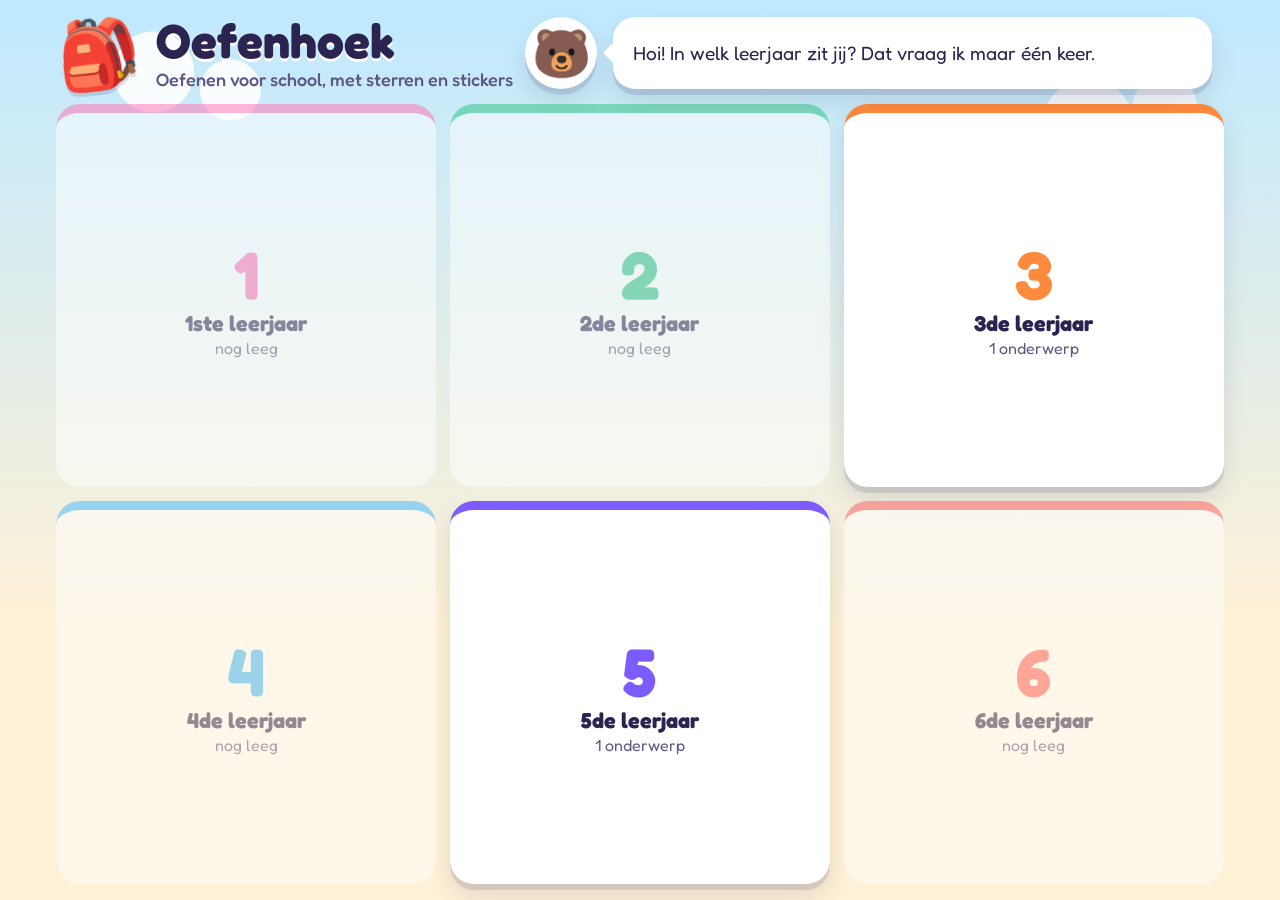
==== index.html @ 74ab4dfb "Site bijgewerkt" ====
<!doctype html>
<html lang="nl">
<head>
  <meta charset="utf-8">
  <meta name="viewport" content="width=device-width, initial-scale=1">
  <title>Oefenhoek</title>
  <meta name="description" content="Oefenen voor school: kies je leerjaar en een onderwerp.">
  <link rel="icon" href="data:image/svg+xml,<svg xmlns='http://www.w3.org/2000/svg' viewBox='0 0 100 100'><text y='.9em' font-size='90'>🎒</text></svg>">
  <link rel="preconnect" href="https://fonts.googleapis.com">
  <link rel="preconnect" href="https://fonts.gstatic.com" crossorigin>
  <link href="https://fonts.googleapis.com/css2?family=Fredoka:wght@400;500;600;700&display=swap" rel="stylesheet">
  <link rel="stylesheet" href="css/style.css">
</head>
<body>
  <div id="app"></div>

  <script src="js/core/app.js"></script>
  <script src="js/spellen.js"></script>
  <script src="js/core/util.js"></script>
  <script src="js/start.js"></script>
</body>
</html>
---- css/style.css ----
/* ============ Basis ============ */
:root {
  --ink: #2b2350;
  --ink-soft: #5f5885;
  --paper: #ffffff;
  --sky-1: #bfe9ff;
  --sky-2: #fff1d6;
  --orange: #ff8a3d;
  --purple: #7c5cff;
  --green: #2ec27e;
  --green-soft: #d6f7e7;
  --red: #ff5d5d;
  --red-soft: #ffe0e0;
  --yellow: #ffd23f;
  --blue: #3db7ff;
  --gold: #ffb800;
  --shadow: 0 6px 0 rgba(43, 35, 80, 0.12), 0 12px 24px rgba(43, 35, 80, 0.12);
  --radius: 22px;
  --font: 'Fredoka', 'Nunito', 'Trebuchet MS', system-ui, sans-serif;

  /* kaart */
  --sea: #9ad8ff;
  --wave: rgba(255, 255, 255, 0.55);
  --neighbour: #e7e3d8;
  --neighbour-line: #b3ab98;
  --province: #fff4cf;
  --province-line: #c2924a;
  --hover: #ffe08a;
}

* { box-sizing: border-box; }

html { -webkit-text-size-adjust: 100%; height: 100%; }

body {
  margin: 0;
  height: 100%;
  overscroll-behavior: none;
  font-family: var(--font);
  color: var(--ink);
  background:
    radial-gradient(circle at 12% 8%, rgba(255, 255, 255, 0.9) 0 40px, transparent 41px),
    radial-gradient(circle at 18% 10%, rgba(255, 255, 255, 0.9) 0 30px, transparent 31px),
    radial-gradient(circle at 85% 14%, rgba(255, 255, 255, 0.8) 0 46px, transparent 47px),
    radial-gradient(circle at 91% 12%, rgba(255, 255, 255, 0.8) 0 32px, transparent 33px),
    linear-gradient(180deg, var(--sky-1), var(--sky-2) 70%);
  background-attachment: fixed;
}

button, input { font: inherit; color: inherit; }
button, a { touch-action: manipulation; -webkit-tap-highlight-color: transparent; }

mark {
  background: linear-gradient(transparent 55%, var(--yellow) 55%);
  color: inherit;
  padding: 0 2px;
  border-radius: 3px;
}

/*
 * Elk scherm is precies zo hoog als het venster: niets scrollt. De vrije
 * ruimte gaat naar de kaart (of de kaartjes), die zich daaraan aanpassen.
 */
.screen {
  --gap: clamp(6px, 1.5vmin, 14px);
  max-width: 1200px;
  margin: 0 auto;
  height: 100vh;
  height: 100dvh;
  display: flex;
  flex-direction: column;
  gap: var(--gap);
  padding: clamp(8px, 2vmin, 16px);
  overflow: hidden;
}

/* ============ Knoppen ============ */
.btn {
  border: none;
  border-radius: 999px;
  padding: 12px 24px;
  font-size: 1.15rem;
  font-weight: 600;
  cursor: pointer;
  background: var(--paper);
  box-shadow: 0 4px 0 rgba(43, 35, 80, 0.18);
  transition: transform 0.1s, box-shadow 0.1s, background 0.2s;
  text-decoration: none;
}
.btn:hover:not(:disabled) { transform: translateY(-2px); box-shadow: 0 6px 0 rgba(43, 35, 80, 0.18); }
.btn:active:not(:disabled) { transform: translateY(3px); box-shadow: 0 1px 0 rgba(43, 35, 80, 0.18); }
.btn:disabled { cursor: default; }
.btn-primary { background: var(--orange); color: #fff; }
.btn-secondary { background: #ece7ff; color: var(--purple); }
.btn-pill { padding: 8px 16px; font-size: 1rem; }
.btn-icon {
  width: clamp(36px, 7vmin, 46px); height: clamp(36px, 7vmin, 46px); border-radius: 50%;
  border: none; background: var(--paper); font-size: clamp(1.1rem, 3vmin, 1.4rem); cursor: pointer;
  box-shadow: 0 4px 0 rgba(43, 35, 80, 0.15);
  flex: none;
}
.btn-link {
  background: none; border: none; color: var(--ink-soft);
  text-decoration: underline; cursor: pointer; font-size: 0.95rem;
}
:focus-visible { outline: 4px solid var(--purple); outline-offset: 3px; }

/* ============ Vos en tekstballon ============ */
.speech {
  --m: clamp(42px, 8vmin, 72px);
  flex: none;
  display: flex;
  align-items: center;
  gap: clamp(10px, 2vmin, 16px);
}
.mascot {
  flex: none;
  width: var(--m); height: var(--m);
  display: grid; place-items: center;
  font-size: calc(var(--m) * 0.66);
  background: #fff;
  border-radius: 50%;
  box-shadow: var(--shadow);
}
.mascot.is-happy { animation: hop 0.6s ease; }
.mascot.is-sad { animation: wobble 0.6s ease; }
.mascot-wave { animation: wave 2.4s ease-in-out infinite; transform-origin: 50% 90%; }
.bubble {
  position: relative;
  flex: 1;
  min-width: 0;
  background: #fff;
  border-radius: clamp(14px, 3vmin, 22px);
  padding: clamp(6px, 1.4vmin, 14px) clamp(12px, 2.4vmin, 20px);
  box-shadow: var(--shadow);
  font-size: clamp(0.95rem, 2.2vmin, 1.2rem);
  min-height: var(--m);
  display: flex; flex-direction: column; justify-content: center;
}
.bubble::before {
  content: '';
  position: absolute;
  left: -10px; top: 50%;
  margin-top: -10px;
  border: 10px solid transparent;
  border-right-color: #fff;
  border-left: 0;
}
.prompt { font-size: clamp(1.05rem, 2.8vmin, 1.45rem); font-weight: 600; line-height: 1.2; }
/* Altijd één regel plaats voor de reactie, zodat de kaart niet verspringt. */
.feedback { font-size: clamp(0.85rem, 2vmin, 1.05rem); min-height: 1.3em; line-height: 1.3; margin-top: 2px; }
.feedback.is-good { color: #12945a; }
.feedback.is-bad { color: #d33b3b; }
.feedback.is-info { color: var(--ink-soft); }

/* ============ Startscherm ============ */
.hero {
  flex: none;
  display: grid;
  grid-template-columns: 1fr auto;
  grid-template-areas: "title stats" "speech speech";
  align-items: center;
  gap: var(--gap) 12px;
}
.hero-title { grid-area: title; display: flex; align-items: center; gap: clamp(8px, 2vmin, 16px); min-width: 0; }
.hero h1 {
  margin: 0;
  font-size: clamp(1.45rem, 5.5vmin, 3rem);
  line-height: 1;
  color: var(--ink);
  text-shadow: 0 3px 0 #fff;
}
.hero-sub { margin: 4px 0 0; font-size: clamp(0.8rem, 2vmin, 1.15rem); color: var(--ink-soft); font-weight: 500; }
.hero-stats { grid-area: stats; display: flex; flex-wrap: wrap; justify-content: flex-end; gap: 8px; }
.hero .speech { grid-area: speech; }
.stat-stars { background: #fff7d1; cursor: default; }

/*
 * Het startscherm mag scrollen: de rijen vullen het scherm als er plaats is,
 * maar worden nooit kleiner dan leesbaar (bv. als er meer oefeningen bijkomen).
 */
.screen.home { height: auto; min-height: 100vh; min-height: 100dvh; overflow: visible; }
.groups {
  flex: 1;
  display: grid;
  grid-template-rows: repeat(var(--rows), minmax(88px, 1fr));
  gap: var(--gap);
}
.group {
  min-height: 0;
  display: grid;
  grid-template-columns: auto 1fr;
  gap: var(--gap);
}
.group h2 {
  margin: 0;
  width: clamp(44px, 15vmin, 150px);
  display: flex; flex-direction: column; align-items: center; justify-content: center; gap: 4px;
  padding: 4px;
  background: var(--group);
  color: #fff;
  border-radius: clamp(12px, 2.5vmin, 20px);
  font-size: clamp(0.8rem, 1.9vmin, 1.1rem);
  line-height: 1.1;
  text-align: center;
  box-shadow: 0 4px 0 rgba(43, 35, 80, 0.15);
}
.group-emoji {
  display: grid; place-items: center;
  width: clamp(30px, 6vmin, 44px); height: clamp(30px, 6vmin, 44px);
  background: #fff; border-radius: 50%;
  font-size: clamp(1rem, 3vmin, 1.4rem);
}
.cards {
  min-height: 0;
  display: grid;
  grid-template-columns: repeat(var(--cols), minmax(0, 1fr));
  gap: var(--gap);
}
.card {
  position: relative;
  container-type: size;
  min-height: 0;
  display: flex; flex-direction: column; align-items: center; justify-content: center; gap: 2px;
  padding: 6px;
  background: #fff;
  border-radius: clamp(12px, 2.5vmin, 22px);
  border-top: clamp(4px, 0.9vmin, 8px) solid var(--group);
  box-shadow: var(--shadow);
  color: inherit;
  text-align: center;
  text-decoration: none;
  transition: transform 0.15s;
}
.card:hover { transform: translateY(-3px) rotate(-0.6deg); }
.card:active { transform: translateY(1px); }
.card-emoji { font-size: clamp(1.4rem, 30cqh, 2.6rem); line-height: 1; }
.card-text { min-width: 0; }
.card-title { font-size: clamp(0.72rem, 3.4vmin, 1.2rem); font-weight: 700; line-height: 1.1; }
.card-desc { display: none; color: var(--ink-soft); font-size: 0.9rem; line-height: 1.2; }
.card-stars { font-size: clamp(0.85rem, 18cqh, 1.5rem); line-height: 1; letter-spacing: 2px; color: #e4e0f0; }
.card-stars .is-on { color: var(--gold); text-shadow: 0 2px 0 #e09a00; }
.card-sticker {
  position: absolute; top: 4px; right: 6px;
  font-size: clamp(1rem, 22cqh, 2rem);
  transform: rotate(12deg);
  filter: drop-shadow(0 2px 2px rgba(0, 0, 0, 0.2));
  animation: pop-in 0.5s ease both;
}
/* Brede kaart: emoji links, tekst en sterren rechts. */
@container (min-width: 230px) {
  .card {
    display: grid;
    grid-template-columns: auto 1fr;
    grid-template-areas: "emoji text" "emoji stars";
    align-content: center;
    justify-items: start;
    gap: 2px 12px;
    padding: 8px 14px;
    text-align: left;
  }
  .card-emoji { grid-area: emoji; font-size: clamp(1.6rem, 40cqh, 2.8rem); }
  .card-text { grid-area: text; }
  .card-stars { grid-area: stars; }
}
@container (min-width: 230px) and (min-height: 96px) {
  .card-desc { display: block; }
}
.home-footer { text-align: center; margin-top: 16px; }

/* Gsm in portret: titel, knoppen en vos elk op een eigen rij; groepen zonder naam. */
@media (max-width: 599px) {
  .hero { grid-template-columns: 1fr; grid-template-areas: "title" "stats" "speech"; }
  .hero-stats { justify-content: flex-start; }
  .group-title { display: none; }
  .btn-pill { padding: 6px 12px; font-size: 0.95rem; }
}
/* Landschap: titel, vos en knoppen naast elkaar, zodat de groepen meer plaats hebben. */
@media (orientation: landscape) and (min-width: 600px) {
  .hero { grid-template-columns: auto 1fr auto; grid-template-areas: "title speech stats"; }
  .hero-stats { flex-direction: column; align-items: stretch; }
}
/* Lage landschapsschermen (gsm gedraaid): de groepen als kolommen naast elkaar. */
@media (orientation: landscape) and (max-height: 520px) {
  .hero-sub { display: none; }
  .hero-stats { flex-direction: row; }
  .speech-home .bubble { font-size: 0.85rem; }
  .groups { grid-template-rows: none; grid-template-columns: repeat(var(--rows), minmax(0, 1fr)); }
  .group { min-width: 0; grid-template-columns: none; grid-template-rows: auto minmax(0, 1fr); }
  .group h2 { min-width: 0; width: auto; flex-direction: row; padding: 3px 8px; font-size: 0.75rem; }
  .group-emoji { width: 24px; height: 24px; font-size: 0.85rem; flex: none; }
  .group-title { overflow: hidden; text-overflow: ellipsis; white-space: nowrap; }
  .cards { grid-template-columns: none; grid-template-rows: repeat(3, minmax(64px, 1fr)); }
}
@media (orientation: landscape) and (max-height: 520px) and (max-width: 760px) {
  .hero { grid-template-columns: 1fr auto; grid-template-areas: "title stats"; }
  .hero .speech { display: none; }
}

/* ============ Vlaggen ============ */
.flag {
  display: inline-flex;
  width: 42px; height: 28px;
  border-radius: 5px;
  overflow: hidden;
  box-shadow: 0 0 0 2px rgba(43, 35, 80, 0.15);
  flex: none;
}
.flag > span { flex: 1; }
.flag-h { flex-direction: column; }
.flag-hero { width: clamp(44px, 9vmin, 84px); height: auto; aspect-ratio: 3 / 2; border-radius: 10px; transform: rotate(-6deg); box-shadow: var(--shadow); }
.flag-big { width: clamp(80px, 18vmin, 140px); height: auto; aspect-ratio: 3 / 2; border-radius: 10px; }

/* ============ Speelscherm ============ */
.game-bar {
  flex: none;
  display: flex; align-items: center; gap: clamp(8px, 1.6vmin, 12px);
}
.game-title {
  display: flex; align-items: center; gap: 8px;
  font-weight: 700; font-size: 1.2rem;
  white-space: nowrap; overflow: hidden; text-overflow: ellipsis;
  min-width: 0;
}
.game-emoji { font-size: 1.5rem; }
.progress {
  flex: 1;
  min-width: 60px;
  height: 18px;
  background: rgba(255, 255, 255, 0.8);
  border-radius: 999px;
  overflow: hidden;
  box-shadow: inset 0 2px 0 rgba(43, 35, 80, 0.1);
}
.progress-fill {
  height: 100%; width: 0;
  background: linear-gradient(90deg, var(--green), #7be0a8);
  border-radius: 999px;
  transition: width 0.5s cubic-bezier(.3, 1.6, .5, 1);
}
.chip {
  flex: none;
  padding: 6px 12px;
  border-radius: 999px;
  background: #fff;
  font-weight: 700;
  box-shadow: 0 3px 0 rgba(43, 35, 80, 0.12);
}
.chip-streak { opacity: 0.5; transition: opacity 0.3s, background 0.3s; }
.chip-streak.is-hot { opacity: 1; background: #ffe2c7; animation: hop 0.5s; }
.chip-points.is-bump { animation: bump 0.4s; }

/*
 * Speelveld: `stage` krijgt alle vrije ruimte, `controls` (knoppen, naamkaartjes)
 * staat eronder in portret en ernaast in landschap.
 */
.play {
  flex: 1;
  min-height: 0;
  display: flex;
  flex-direction: column;
  gap: var(--gap);
}
.stage {
  flex: 1;
  min-height: 0;
  min-width: 0;
  display: flex; flex-direction: column; align-items: center; justify-content: center;
  gap: var(--gap);
}
.stage:has(.worksheet) { justify-content: flex-start; overflow: auto; }
.controls {
  flex: none;
  display: flex; flex-direction: column; align-items: center; justify-content: center;
  gap: var(--gap);
}
.controls:empty { display: none; }
@media (orientation: landscape) and (min-width: 600px) {
  .play { flex-direction: row; }
  .controls { width: clamp(200px, 30%, 340px); align-items: stretch; }
  .controls .choices { grid-template-columns: 1fr; }
  .controls .label-tray { align-content: center; }
  .controls .btn-continue { align-self: center; }
}

/* ============ Kaart ============ */
.map-area {
  flex: 1;
  min-height: 0;
  width: 100%;
  container-type: size;
  display: grid;
  place-items: center;
}
.map-wrap {
  /* Zo groot als in de vrije ruimte past; --ratio is de verhouding van de uitsnede (map.js). */
  --pad: clamp(3px, 1vmin, 8px);
  width: min(100cqw, calc((100cqh - 2 * var(--pad)) * var(--ratio, 1.2469) + 2 * var(--pad)));
  background: #fff;
  border-radius: clamp(12px, 2.5vmin, 22px);
  padding: var(--pad);
  box-shadow: var(--shadow);
}
.map {
  display: block;
  width: 100%;
  height: auto;
  border-radius: 16px;
  user-select: none;
  -webkit-user-select: none;
}
.map .sea { fill: var(--sea); }
.map .waves { pointer-events: none; }
.map .wave { fill: none; stroke: var(--wave); stroke-width: 2; }
.map .neighbour { fill: var(--neighbour); stroke: var(--neighbour-line); stroke-width: 1.5; }
.map .province { fill: var(--province); stroke: var(--province-line); stroke-width: 1.6; stroke-linejoin: round; }
.map.is-plain .province { stroke: var(--province); }
.map.is-plain .layer-belgium { filter: drop-shadow(0 0 1.5px var(--province-line)) drop-shadow(0 0 1px var(--province-line)); }
.map .region { transition: fill 0.25s; }
.map .is-clickable { cursor: pointer; }
.map .sea.is-clickable:hover, .map .neighbour.is-clickable:hover { fill: #fff3c4; }
.map .province.is-clickable:hover { fill: var(--hover); }
.map .sea.is-clickable:hover { fill: #c2e9ff; }
.map .is-drop { fill: var(--hover) !important; }
.map .is-done { fill: var(--found) !important; }
/* Vaste kleur en dikke rand, zodat de oplichting ook zonder animatie (reduced motion) zichtbaar is. */
/* Eerst drie keer fel flitsen om de aandacht te trekken, daarna rustig pulseren. */
.map .region.is-target {
  fill: #ffc21a; stroke: var(--ink); stroke-width: 4;
  animation: target-flash 0.5s ease-in-out 3, target-pulse 1.4s ease-in-out 1.5s infinite;
}
.map .region.is-reveal { fill: var(--green); stroke: var(--ink); stroke-width: 4; animation: reveal-pulse 0.8s ease-in-out infinite; }
.map .is-wrong { fill: #ff8f8f !important; }
.map .is-good { animation: good-flash 0.8s ease; }

.map .city-hit { fill: transparent; }
.map .city-dot { fill: #fff; stroke: var(--ink); stroke-width: 3; transition: r 0.2s; }
.map .city.is-clickable:hover .city-dot { fill: var(--yellow); r: 12; }
.map .city.is-done .city-dot, .map .city.is-good .city-dot { fill: var(--green); }
.map .city.is-wrong .city-dot { fill: var(--red); }
.map .city.is-reveal .city-dot { fill: var(--green); animation: none; }
.map .city.is-reveal { animation: none; }
.map .city.is-reveal .city-hit { fill: rgba(46, 194, 126, 0.35); }
.map .city.is-done, .map .city.is-wrong { fill: none !important; }

.map .layer-cities:not(:has(.is-clickable)) { pointer-events: none; }
.map:has(.pin) .city-dot { r: 6; }

/* Speld op de stad waarover de vraag gaat */
.map .layer-pins { pointer-events: none; }
.map .pin-body { fill: #ff5d5d; stroke: var(--ink); stroke-width: 3; stroke-linejoin: round; }
.map .pin-head { fill: #fff; }
.map .pin-text { font-family: var(--font); font-size: 24px; font-weight: 700; fill: #ff5d5d; text-anchor: middle; dominant-baseline: central; }
.map .pin-dot { fill: var(--ink); }
.map .pin-ring { fill: rgba(255, 93, 93, 0.35); stroke: #ff5d5d; stroke-width: 3; transform-box: fill-box; transform-origin: center; animation: pin-ring 1.4s ease-out infinite; }
.map .pin-drop { animation: pin-drop 0.7s cubic-bezier(.3, 1.6, .5, 1) both; }
.map .pin.is-answered .pin-body { fill: var(--green); }
.map .pin.is-answered .pin-text { fill: var(--green); }
.map .pin.is-answered .pin-drop { animation: pin-hop 0.5s ease; }
.map .pin.is-answered .pin-ring { stroke: var(--green); fill: rgba(46, 194, 126, 0.35); }
.map .label.label-pinned { font-size: 40px; fill: #12945a; stroke-width: 9px; }

.map .layer-labels { pointer-events: none; }
.map .label {
  font-family: var(--font);
  font-size: 24px;
  font-weight: 700;
  fill: var(--ink);
  text-anchor: middle;
  dominant-baseline: middle;
  paint-order: stroke;
  stroke: #fff;
  stroke-width: 6px;
  stroke-linejoin: round;
}
.map .label-city { font-size: 21px; }
.map .label-belgium { font-size: 34px; fill: #a07636; letter-spacing: 2px; }
.map .label-pop { animation: label-pop 0.4s cubic-bezier(.3, 1.8, .5, 1) both; transform-box: fill-box; transform-origin: center; }

/* ============ Keuzeknoppen ============ */
.choices {
  width: 100%;
  display: grid;
  grid-template-columns: repeat(2, minmax(0, 1fr));
  gap: clamp(6px, 1.4vmin, 12px);
}
@media (orientation: portrait) and (min-width: 700px) {
  .choices { grid-template-columns: repeat(4, minmax(0, 1fr)); }
}
.choice {
  padding: clamp(10px, 2.2vmin, 16px) 8px;
  font-size: clamp(1rem, 2.8vmin, 1.3rem);
  color: #fff;
  border-radius: 16px;
}
.choice-0 { background: var(--orange); }
.choice-1 { background: var(--purple); }
.choice-2 { background: var(--blue); }
.choice-3 { background: #ff6fb5; }
.choice.is-wrong { background: #d9d4e6; color: #9a94b0; animation: shake 0.4s; text-decoration: line-through; }
.choice.is-good { background: var(--green); animation: hop 0.5s; box-shadow: 0 0 0 4px #fff, 0 0 0 7px var(--green); }
.choice:disabled:not(.is-good):not(.is-wrong) { opacity: 0.5; }

.visual-card {
  flex: none;
  display: flex; flex-direction: column; align-items: center; gap: 10px;
  padding: clamp(14px, 3vmin, 24px) clamp(24px, 6vmin, 48px);
  background: #fff;
  border-radius: var(--radius);
  box-shadow: var(--shadow);
  animation: pop-in 0.4s ease both;
}
.visual-emoji { font-size: clamp(3rem, 10vmin, 4.5rem); line-height: 1; }
.visual-text { font-size: clamp(1.5rem, 4.5vmin, 2.2rem); font-weight: 700; }

/* ============ Typen ============ */
.type-form {
  display: flex; flex-wrap: wrap; justify-content: center; gap: 10px;
  width: 100%;
}
.type-input, .table-input {
  border: 3px solid #d8d1f0;
  border-radius: 16px;
  background: #fff;
  padding: 12px 16px;
  font-size: 1.5rem;
  font-weight: 600;
  outline: none;
  transition: border-color 0.2s, background 0.2s;
}
.type-input { flex: 1 1 260px; max-width: 420px; }
.type-input:focus, .table-input:focus { border-color: var(--purple); }
.type-form.is-good .type-input { border-color: var(--green); background: var(--green-soft); }
.type-form.is-shake .type-input { animation: shake 0.4s; border-color: var(--red); }
.type-hint { font-size: 1.3rem; color: var(--purple); font-weight: 600; min-height: 1.5em; letter-spacing: 1px; }

/* ============ Labels slepen ============ */
.label-tray {
  display: flex; flex-wrap: wrap; justify-content: center; gap: clamp(5px, 1.2vmin, 10px);
}
.label-chip {
  border: none;
  padding: clamp(5px, 1.3vmin, 10px) clamp(9px, 2.2vmin, 18px);
  border-radius: 14px;
  background: #fff;
  font-size: clamp(0.92rem, 2.4vmin, 1.15rem);
  font-weight: 700;
  cursor: grab;
  box-shadow: 0 4px 0 #d8d1f0;
  border: 3px solid #d8d1f0;
  user-select: none;
  -webkit-user-select: none;
  transition: transform 0.12s;
}
.label-chip:hover { transform: translateY(-2px) rotate(-2deg); }
.label-chip.is-selected { background: var(--yellow); border-color: #e0a800; box-shadow: 0 4px 0 #e0a800; transform: scale(1.08); }
.label-chip.is-dragging { opacity: 0.35; }
.label-chip.is-shake { animation: shake 0.4s; }
.drag-ghost {
  position: fixed;
  z-index: 50;
  pointer-events: none;
  transform: translate(-50%, -120%) rotate(-4deg) scale(1.1);
  background: var(--yellow);
  border-color: #e0a800;
  box-shadow: 0 10px 20px rgba(0, 0, 0, 0.2);
}

/* ============ Memory ============ */
.memory {
  /* Aantal en breedte van de kolommen zet memory.js, passend bij de vrije ruimte. */
  display: grid;
  gap: 10px;
  justify-content: center;
  align-content: center;
}
.memory-card {
  aspect-ratio: 4 / 3;
  border: none;
  padding: 0;
  background: none;
  cursor: pointer;
  perspective: 800px;
}
.memory-inner {
  position: relative;
  display: block;
  width: 100%; height: 100%;
  transition: transform 0.45s cubic-bezier(.3, 1.4, .5, 1);
  transform-style: preserve-3d;
}
.memory-card.is-open .memory-inner { transform: rotateY(180deg); }
.memory-back, .memory-front {
  position: absolute; inset: 0;
  display: flex; flex-direction: column; align-items: center; justify-content: center; gap: 6px;
  border-radius: 18px;
  backface-visibility: hidden;
  -webkit-backface-visibility: hidden;
  box-shadow: 0 5px 0 rgba(43, 35, 80, 0.18);
}
.memory-back {
  background:
    radial-gradient(circle at 25% 25%, rgba(255, 255, 255, 0.25) 0 10px, transparent 11px),
    radial-gradient(circle at 75% 70%, rgba(255, 255, 255, 0.2) 0 14px, transparent 15px),
    linear-gradient(135deg, var(--purple), #a68bff);
  color: #fff;
  font-size: 2.6rem;
  font-weight: 700;
}
.memory-card:hover:not(.is-open) .memory-back { filter: brightness(1.1); }
.memory-front { background: #fff; transform: rotateY(180deg); padding: 6px; text-align: center; }
.memory-card.side-b .memory-front { background: #fff7d1; }
.memory-text { font-size: clamp(0.8rem, 2.4vmin, 1.25rem); font-weight: 700; line-height: 1.1; }
.memory-emoji { font-size: clamp(1.1rem, 3.5vmin, 1.6rem); line-height: 1; }
.memory-card.is-matched .memory-front { background: var(--green-soft); box-shadow: 0 0 0 4px var(--green); animation: hop 0.5s; }

/* ============ Invultabel (werkblad) ============ */
.worksheet {
  width: 100%;
  max-width: 680px;
  display: flex; flex-direction: column; align-items: center; gap: 16px;
}
.worksheet table {
  width: 100%;
  border-collapse: separate;
  border-spacing: 0;
  background: #fff;
  border-radius: var(--radius);
  overflow: hidden;
  box-shadow: var(--shadow);
}
.worksheet th {
  background: #ece7ff;
  text-align: left;
  padding: 14px 18px;
  font-size: 1.15rem;
}
.worksheet td { padding: 10px 18px; border-top: 2px dashed #e4dff3; font-size: 1.3rem; }
.table-given { font-weight: 700; width: 45%; }
.table-input { width: 100%; font-size: 1.25rem; padding: 8px 12px; }
.table-hint { display: block; color: var(--purple); font-size: 1rem; font-weight: 600; }
.table-hint:empty { display: none; }
.worksheet tr.is-good td { background: var(--green-soft); }
.worksheet tr.is-good .table-input { border-color: var(--green); background: #fff; color: #12945a; }
.worksheet tr.is-good .table-given::after { content: ' ✅'; }
.worksheet tr.is-wrong .table-input { border-color: var(--red); background: var(--red-soft); animation: shake 0.4s; }

.btn-continue { animation: pop-in 0.3s ease both; }

/* ============ Lange teksten (uitleg) ============ */
.visual-text.is-long { font-size: clamp(1.05rem, 3.4vmin, 1.6rem); max-width: 22em; line-height: 1.25; text-align: center; }
.choices.is-long .choice { font-size: clamp(0.9rem, 2.3vmin, 1.1rem); line-height: 1.2; padding: clamp(8px, 1.6vmin, 12px) 12px; }
@media (orientation: portrait) and (max-width: 699px) {
  .choices.is-long { grid-template-columns: 1fr; }
}
@media (orientation: portrait) and (min-width: 700px) {
  .choices.is-long { grid-template-columns: repeat(2, minmax(0, 1fr)); }
}

/* ============ Letterblokjes ============ */
.letters-board {
  /* Een lang woord krijgt kleinere vakjes (cqw: de breedte van het bord), zodat het niet breekt. */
  --tile: clamp(26px, min(8vmin, 100cqw / var(--n, 8) - 5px), 56px);
  container-type: inline-size;
  flex: none;
  width: 100%;
  display: flex; flex-wrap: wrap; justify-content: center;
  gap: 6px calc(var(--tile) * 0.5);
}
.letters-word { display: flex; flex-wrap: wrap; justify-content: center; gap: 4px; }
.letter-slot {
  width: var(--tile); height: calc(var(--tile) * 1.15);
  padding: 0;
  border: 3px dashed #c9bfef;
  border-radius: calc(var(--tile) * 0.22);
  background: rgba(255, 255, 255, 0.7);
  font-size: calc(var(--tile) * 0.6);
  font-weight: 700;
  cursor: pointer;
}
.letter-slot:disabled { cursor: default; }
.letter-slot.is-given { border-style: solid; border-color: #e4dff3; background: #f1edff; color: var(--ink-soft); }
.letter-slot.is-filled { border-style: solid; border-color: var(--purple); background: #fff; box-shadow: 0 3px 0 #d8d1f0; }
.letter-slot.is-good { border-color: var(--green); background: var(--green-soft); color: #12945a; }
.letter-slot.is-wrong { border-color: var(--red); background: var(--red-soft); color: #d33b3b; animation: shake 0.4s; }
.letter-slot.is-reveal { border-color: var(--gold); background: #fff7d1; }
.letters-tray {
  --tile: clamp(34px, 8vmin, 58px);
  display: flex; flex-wrap: wrap; justify-content: center; align-content: center;
  gap: clamp(5px, 1.2vmin, 10px);
}
.letter-tile {
  width: var(--tile); height: var(--tile);
  padding: 0;
  border: none;
  border-radius: 12px;
  background: var(--yellow);
  box-shadow: 0 4px 0 #e0a800;
  font-size: calc(var(--tile) * 0.55);
  font-weight: 700;
  cursor: pointer;
  transition: transform 0.1s;
}
.letter-tile:hover { transform: translateY(-2px) rotate(-3deg); }
.letter-tile:active { transform: translateY(3px); box-shadow: 0 1px 0 #e0a800; }
/* Verborgen in plaats van weg, zodat de andere blokjes niet verspringen. */
.letter-tile.is-used { visibility: hidden; }

/* ============ Verbinden (woord en uitleg) ============ */
.match-list {
  /* De lettergrootte zet App.ui.fitText; alles hierbinnen schaalt mee in em. */
  flex: 1;
  min-height: 0;
  width: 100%;
  max-width: 820px;
  display: flex; flex-direction: column; justify-content: center;
  gap: 0.4em;
  overflow: hidden;
}
.match-slot {
  flex: none;
  display: grid;
  grid-template-columns: minmax(6.5em, 34%) 1fr;
  align-items: center;
  gap: 0.6em;
  padding: 0.35em 0.6em;
  border: none;
  border-radius: 0.8em;
  background: #fff;
  box-shadow: 0 3px 0 rgba(43, 35, 80, 0.12);
  text-align: left;
  cursor: pointer;
  transition: background 0.2s;
}
.match-drop {
  min-height: 1.9em;
  display: grid; place-items: center;
  padding: 0.1em 0.4em;
  border: 2px dashed #c9bfef;
  border-radius: 0.6em;
  font-weight: 700;
  color: #12945a;
  text-align: center;
  overflow-wrap: anywhere;
}
.match-target { line-height: 1.2; }
.match-slot.is-drop { background: #fff3c4; }
.match-slot.is-drop .match-drop { border-color: #e0a800; background: var(--yellow); }
.match-slot.is-wrong { background: var(--red-soft); animation: shake 0.4s; }
.match-slot.is-reveal { background: var(--green-soft); box-shadow: 0 0 0 3px var(--green); }
.match-slot.is-done { background: var(--green-soft); cursor: default; }
.match-slot.is-done .match-drop { border: 2px solid var(--green); background: #fff; animation: pop-in 0.3s ease both; }

/* ============ Sorteren in vakken ============ */
.sort-area { flex: 1; min-height: 0; width: 100%; container-type: size; }
.sort-bins {
  height: 100%;
  display: grid;
  grid-template-rows: repeat(var(--bins), minmax(0, 1fr));
  gap: clamp(5px, 1.2vmin, 10px);
}
.sort-bin {
  min-width: 0; min-height: 0;
  display: flex; align-items: center; gap: 0.6em;
  padding: 0.3em 0.6em;
  border: 3px solid var(--bin);
  border-radius: 16px;
  background: #fff;
  background: color-mix(in srgb, var(--bin) 12%, #fff);
  box-shadow: 0 4px 0 rgba(43, 35, 80, 0.12);
  /* Meegroeien met de vakken: cq-eenheden verwijzen naar .sort-area. */
  font-size: clamp(0.8rem, min(3.6cqh, 4.4cqw), 1.35rem);
  text-align: left;
  overflow: hidden;
  cursor: pointer;
  transition: background 0.2s, transform 0.15s;
}
.sort-head { flex: none; width: 10.5em; display: flex; align-items: center; gap: 0.45em; }
.sort-emoji {
  flex: none;
  display: grid; place-items: center;
  width: 1.9em; height: 1.9em;
  border-radius: 50%;
  background: #fff;
  font-size: 1.25em;
}
.sort-name { min-width: 0; display: flex; flex-direction: column; line-height: 1.1; }
.sort-name small { color: var(--ink-soft); font-size: 0.8em; }
.sort-pile { flex: 1; min-width: 0; display: flex; flex-wrap: wrap; align-content: center; gap: 4px; }
.sort-chip {
  padding: 2px 8px;
  border-radius: 999px;
  background: #fff;
  box-shadow: 0 2px 0 rgba(43, 35, 80, 0.12);
  font-size: 0.85em;
  font-weight: 600;
  white-space: nowrap;
  animation: pop-in 0.3s ease both;
}
.sort-bin.is-drop { background: #fff3c4; transform: scale(1.02); }
.sort-bin.is-wrong { border-color: var(--red); background: var(--red-soft); animation: shake 0.4s; }
.sort-bin.is-reveal { border-color: var(--green); background: var(--green-soft); box-shadow: 0 0 0 4px var(--green); }
/* Breed speelveld (landschap, tablet): de vakken naast elkaar, als een tijdlijn. */
@container (orientation: landscape) {
  .sort-bins { grid-template-rows: none; grid-template-columns: repeat(var(--bins), minmax(0, 1fr)); }
  .sort-bin { flex-direction: column; align-items: stretch; padding: 0.5em 0.4em; font-size: clamp(0.75rem, min(2.5cqw, 5cqh), 1.3rem); }
  .sort-head { width: auto; flex-direction: column; text-align: center; }
  .sort-name { align-items: center; }
  .sort-pile { align-content: flex-start; justify-content: center; }
}
.sort-deck { display: flex; flex-direction: column; align-items: center; gap: 6px; }
.sort-holder { display: grid; place-items: center; }
.sort-card {
  display: flex; align-items: center; gap: 0.4em;
  padding: 0.4em 1em;
  border: 3px solid #e0a800;
  border-radius: 18px;
  background: var(--yellow);
  box-shadow: 0 5px 0 #e0a800;
  font-size: clamp(1.15rem, 3.4vmin, 1.6rem);
  font-weight: 700;
  cursor: grab;
  user-select: none;
  -webkit-user-select: none;
  animation: pop-in 0.35s cubic-bezier(.3, 1.6, .5, 1) both;
}
.sort-card-emoji { font-size: 1.4em; line-height: 1; }
.sort-card.is-shake { animation: shake 0.4s; }
.sort-card.is-dragging { opacity: 0.35; }
.sort-card.is-gone { visibility: hidden; }
.sort-card.drag-ghost { animation: none; }
.sort-left { color: var(--ink-soft); font-weight: 600; font-size: clamp(0.85rem, 2vmin, 1rem); }

/* ============ Spel: Tijdreizigers ============ */
.theme-tijd { --sky-1: #d9ccff; --sky-2: #ffedcf; }
.hero-icon {
  flex: none;
  font-size: clamp(2.2rem, 8vmin, 4.2rem);
  line-height: 1;
  transform: rotate(-8deg);
  filter: drop-shadow(0 4px 0 rgba(43, 35, 80, 0.15));
}

/* ============ Startpagina: leerjaar en onderwerp ============ */
.btn-back { display: grid; place-items: center; text-decoration: none; }
.grade-grid {
  flex: 1;
  display: grid;
  grid-template-columns: repeat(3, minmax(0, 1fr));
  grid-auto-rows: minmax(84px, 1fr);
  gap: var(--gap);
}
.grade {
  min-height: 0;
  display: flex; flex-direction: column; align-items: center; justify-content: center; gap: 2px;
  padding: 8px;
  border: none;
  border-top: clamp(5px, 1vmin, 9px) solid var(--c);
  border-radius: clamp(14px, 3vmin, 24px);
  background: #fff;
  box-shadow: var(--shadow);
  cursor: pointer;
  transition: transform 0.15s;
}
.grade:hover:not(:disabled) { transform: translateY(-3px) rotate(-0.6deg); }
.grade:active:not(:disabled) { transform: translateY(1px); }
.grade:disabled { cursor: default; opacity: 0.5; box-shadow: none; }
.grade-nr { font-size: clamp(2rem, 9vmin, 4.2rem); font-weight: 700; line-height: 1; color: var(--c); }
.grade-name { font-size: clamp(1rem, 2.8vmin, 1.35rem); font-weight: 700; }
.grade-count { font-size: clamp(0.8rem, 2vmin, 1rem); color: var(--ink-soft); }
@media (orientation: portrait) and (max-width: 599px) {
  .grade-grid { grid-template-columns: repeat(2, minmax(0, 1fr)); }
}
.start-main { flex: 1; display: flex; flex-direction: column; gap: var(--gap); }
.start-heading { margin: 0; font-size: clamp(1.3rem, 4vmin, 2rem); }
.topics {
  display: grid;
  grid-template-columns: repeat(auto-fill, minmax(min(100%, 320px), 1fr));
  gap: var(--gap);
}
.topic {
  display: flex; align-items: center; gap: clamp(12px, 3vmin, 20px);
  padding: clamp(12px, 2.5vmin, 20px);
  border-left: 10px solid var(--topic);
  border-radius: var(--radius);
  background: #fff;
  box-shadow: var(--shadow);
  color: inherit;
  text-decoration: none;
  transition: transform 0.15s;
}
.topic:hover { transform: translateY(-3px) rotate(-0.4deg); }
.topic:active { transform: translateY(1px); }
.topic-mascot {
  flex: none;
  display: grid; place-items: center;
  width: clamp(64px, 14vmin, 96px); aspect-ratio: 1;
  border-radius: 50%;
  background: #fff7d1;
  background: color-mix(in srgb, var(--topic) 15%, #fff);
  font-size: clamp(2.2rem, 8vmin, 3.4rem);
}
.topic-text { min-width: 0; display: flex; flex-direction: column; align-items: flex-start; gap: 3px; }
.topic-subject { padding: 2px 10px; border-radius: 999px; background: var(--topic); color: #fff; font-size: 0.85rem; font-weight: 600; }
.topic-title { font-size: clamp(1.25rem, 3.6vmin, 1.6rem); font-weight: 700; line-height: 1.1; }
.topic-desc { color: var(--ink-soft); line-height: 1.2; }
.topic-stars { font-weight: 600; white-space: pre; }

/* ============ Eindscherm en stickerboek ============ */
.end-overlay {
  position: fixed; inset: 0;
  z-index: 20;
  display: grid; place-items: center;
  padding: 16px;
  background: rgba(43, 35, 80, 0.45);
  animation: fade-in 0.3s ease both;
  overflow-y: auto;
}
.end-card {
  width: min(460px, 100%);
  background: #fff;
  border-radius: 28px;
  padding: 24px;
  text-align: center;
  box-shadow: 0 20px 50px rgba(0, 0, 0, 0.25);
  animation: pop-in 0.5s cubic-bezier(.3, 1.6, .5, 1) both;
}
.end-card h2 { margin: 4px 0 8px; font-size: 2.2rem; }
.end-mascot { font-size: 4.5rem; line-height: 1; animation: hop 1s ease 0.2s 2; }
.end-stars { font-size: 4rem; letter-spacing: 6px; color: #e4e0f0; }
.end-star { display: inline-block; }
.end-star.is-on { color: var(--gold); text-shadow: 0 4px 0 #e09a00; animation: star-in 0.6s cubic-bezier(.3, 1.8, .5, 1) both; }
.end-detail { font-size: 1.2rem; color: var(--ink-soft); margin: 8px 0; }
.end-tip { font-size: 1rem; color: var(--purple); }
.end-sticker {
  display: flex; align-items: center; justify-content: center; gap: 12px;
  margin: 12px 0;
  padding: 12px;
  background: #fff7d1;
  border-radius: 18px;
  font-weight: 600;
  animation: pop-in 0.6s ease 1.6s both;
}
.sticker-big { font-size: 3rem; animation: spin-in 1s ease 1.6s both; }
.end-actions { display: flex; flex-wrap: wrap; justify-content: center; gap: 12px; margin-top: 16px; }

.sticker-book { width: min(640px, 100%); }
.sticker-grid {
  display: grid;
  grid-template-columns: repeat(auto-fill, minmax(110px, 1fr));
  gap: 10px;
}
.sticker {
  display: flex; flex-direction: column; align-items: center; gap: 4px;
  padding: 10px 6px;
  border-radius: 16px;
  background: #f4f2fa;
  color: #aaa4c0;
}
.sticker.is-earned { background: #fff7d1; color: var(--ink); }
.sticker-emoji { font-size: 2.6rem; filter: grayscale(1) opacity(0.5); }
.sticker.is-earned .sticker-emoji { filter: none; animation: pop-in 0.4s ease both; }
.sticker-name { font-size: 0.85rem; line-height: 1.1; }

/* ============ Effecten ============ */
.confetti-canvas {
  position: fixed; inset: 0;
  width: 100vw; height: 100vh;
  pointer-events: none;
  z-index: 100;
}
.float-text {
  position: fixed;
  z-index: 101;
  pointer-events: none;
  font-size: 1.8rem;
  font-weight: 700;
  color: var(--gold);
  -webkit-text-stroke: 1.5px #fff;
  text-shadow: 0 3px 0 #e09a00;
  transform: translate(-50%, -50%);
  animation: float-up 1.2s ease-out forwards;
}
.banner {
  position: fixed;
  left: 50%; top: 40%;
  z-index: 102;
  pointer-events: none;
  padding: 16px 32px;
  border-radius: 999px;
  background: linear-gradient(90deg, var(--orange), var(--red));
  color: #fff;
  font-size: clamp(1.6rem, 6vw, 2.8rem);
  font-weight: 700;
  white-space: nowrap;
  box-shadow: 0 10px 30px rgba(0, 0, 0, 0.25);
  animation: banner 1.8s cubic-bezier(.3, 1.6, .5, 1) forwards;
}

@keyframes hop { 0%, 100% { transform: translateY(0); } 40% { transform: translateY(-14px) scale(1.08); } 70% { transform: translateY(2px); } }
@keyframes wobble { 0%, 100% { transform: rotate(0); } 25% { transform: rotate(-12deg); } 50% { transform: rotate(10deg); } 75% { transform: rotate(-6deg); } }
@keyframes wave { 0%, 60%, 100% { transform: rotate(0); } 10%, 30% { transform: rotate(-10deg); } 20%, 40% { transform: rotate(10deg); } }
@keyframes shake { 0%, 100% { transform: translateX(0); } 20%, 60% { transform: translateX(-8px); } 40%, 80% { transform: translateX(8px); } }
@keyframes bump { 50% { transform: scale(1.3); background: #fff7d1; } }
@keyframes pop-in { from { opacity: 0; transform: scale(0.6); } to { opacity: 1; transform: scale(1); } }
@keyframes fade-in { from { opacity: 0; } }
@keyframes star-in { from { opacity: 0; transform: scale(0) rotate(-180deg); } to { opacity: 1; transform: scale(1) rotate(0); } }
@keyframes spin-in { from { transform: scale(0) rotate(-360deg); } to { transform: scale(1) rotate(0); } }
@keyframes float-up { from { opacity: 1; transform: translate(-50%, -50%) scale(0.8); } to { opacity: 0; transform: translate(-50%, -180%) scale(1.3); } }
@keyframes banner {
  0% { opacity: 0; transform: translate(-50%, -50%) scale(0.3); }
  20% { opacity: 1; transform: translate(-50%, -50%) scale(1); }
  80% { opacity: 1; transform: translate(-50%, -50%) scale(1); }
  100% { opacity: 0; transform: translate(-50%, -90%) scale(0.9); }
}
@keyframes pin-drop { from { opacity: 0; transform: translateY(-80px); } to { opacity: 1; transform: translateY(0); } }
@keyframes pin-hop { 50% { transform: translateY(-14px); } }
@keyframes pin-ring { from { transform: scale(0.8); opacity: 1; } to { transform: scale(2.6); opacity: 0; } }
@keyframes target-flash { 0%, 100% { fill: #ffc21a; } 50% { fill: #fffdf5; stroke: #ff8a3d; } }
@keyframes target-pulse { 0%, 100% { fill: #ffc21a; } 50% { fill: #ffe680; } }
@keyframes reveal-pulse { 0%, 100% { fill: var(--green); } 50% { fill: #a6f0cb; } }
@keyframes good-flash { 0% { fill: #fff; } 100% { fill: var(--found); } }
@keyframes label-pop { from { opacity: 0; transform: scale(0.3); } to { opacity: 1; transform: scale(1); } }

@media (prefers-reduced-motion: reduce) {
  *, *::before, *::after { animation-duration: 0.01ms !important; animation-iteration-count: 1 !important; transition-duration: 0.01ms !important; }
  /* Het flitsen van de gevraagde provincie is uitleg, geen versiering: dat blijft, zonder het pulseren erna. */
  .map .region.is-target { animation: target-flash 0.5s ease-in-out 3 !important; }
}

/* ============ Kleine schermen ============ */
@media (max-width: 599px) {
  .game-title { display: none; }
  .chip { padding: 4px 9px; font-size: 0.9rem; }
}
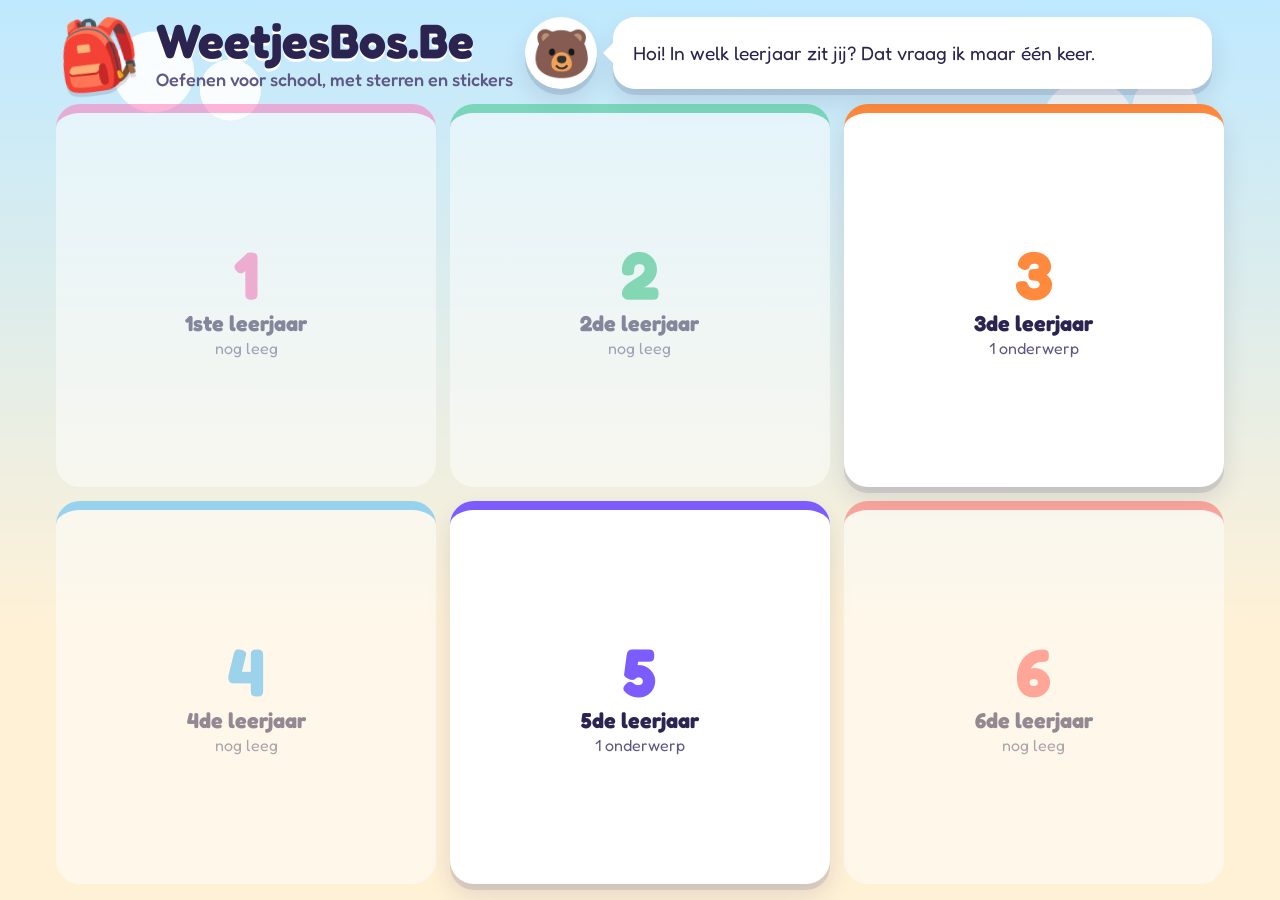
==== commit 2f2d8f7d: "Site bijgewerkt" ====
--- a/index.html
+++ b/index.html
@@ -3,13 +3,18 @@
 <head>
   <meta charset="utf-8">
   <meta name="viewport" content="width=device-width, initial-scale=1">
-  <title>Oefenhoek</title>
+  <title>WeetjesBos.Be</title>
   <meta name="description" content="Oefenen voor school: kies je leerjaar en een onderwerp.">
   <link rel="icon" href="data:image/svg+xml,<svg xmlns='http://www.w3.org/2000/svg' viewBox='0 0 100 100'><text y='.9em' font-size='90'>🎒</text></svg>">
   <link rel="preconnect" href="https://fonts.googleapis.com">
   <link rel="preconnect" href="https://fonts.gstatic.com" crossorigin>
   <link href="https://fonts.googleapis.com/css2?family=Fredoka:wght@400;500;600;700&display=swap" rel="stylesheet">
   <link rel="stylesheet" href="css/style.css">
+  <!-- Als app op het beginscherm (zie js/core/install.js en sw.js) -->
+  <link rel="manifest" href="manifest.webmanifest">
+  <meta name="theme-color" content="#bfe9ff">
+  <link rel="apple-touch-icon" href="icons/apple-touch-icon.png">
+  <meta name="apple-mobile-web-app-title" content="WeetjesBos">
 </head>
 <body>
   <div id="app"></div>
@@ -17,6 +22,7 @@
   <script src="js/core/app.js"></script>
   <script src="js/spellen.js"></script>
   <script src="js/core/util.js"></script>
+  <script src="js/core/install.js"></script>
   <script src="js/start.js"></script>
 </body>
 </html>
--- a/css/style.css
+++ b/css/style.css
@@ -944,6 +944,9 @@
 .sticker-big { font-size: 3rem; animation: spin-in 1s ease 1.6s both; }
 .end-actions { display: flex; flex-wrap: wrap; justify-content: center; gap: 12px; margin-top: 16px; }
 
+.install-help ol { text-align: left; font-size: 1.1rem; line-height: 1.4; padding-left: 1.4em; }
+.install-help li + li { margin-top: 8px; }
+
 .sticker-book { width: min(640px, 100%); }
 .sticker-grid {
   display: grid;
